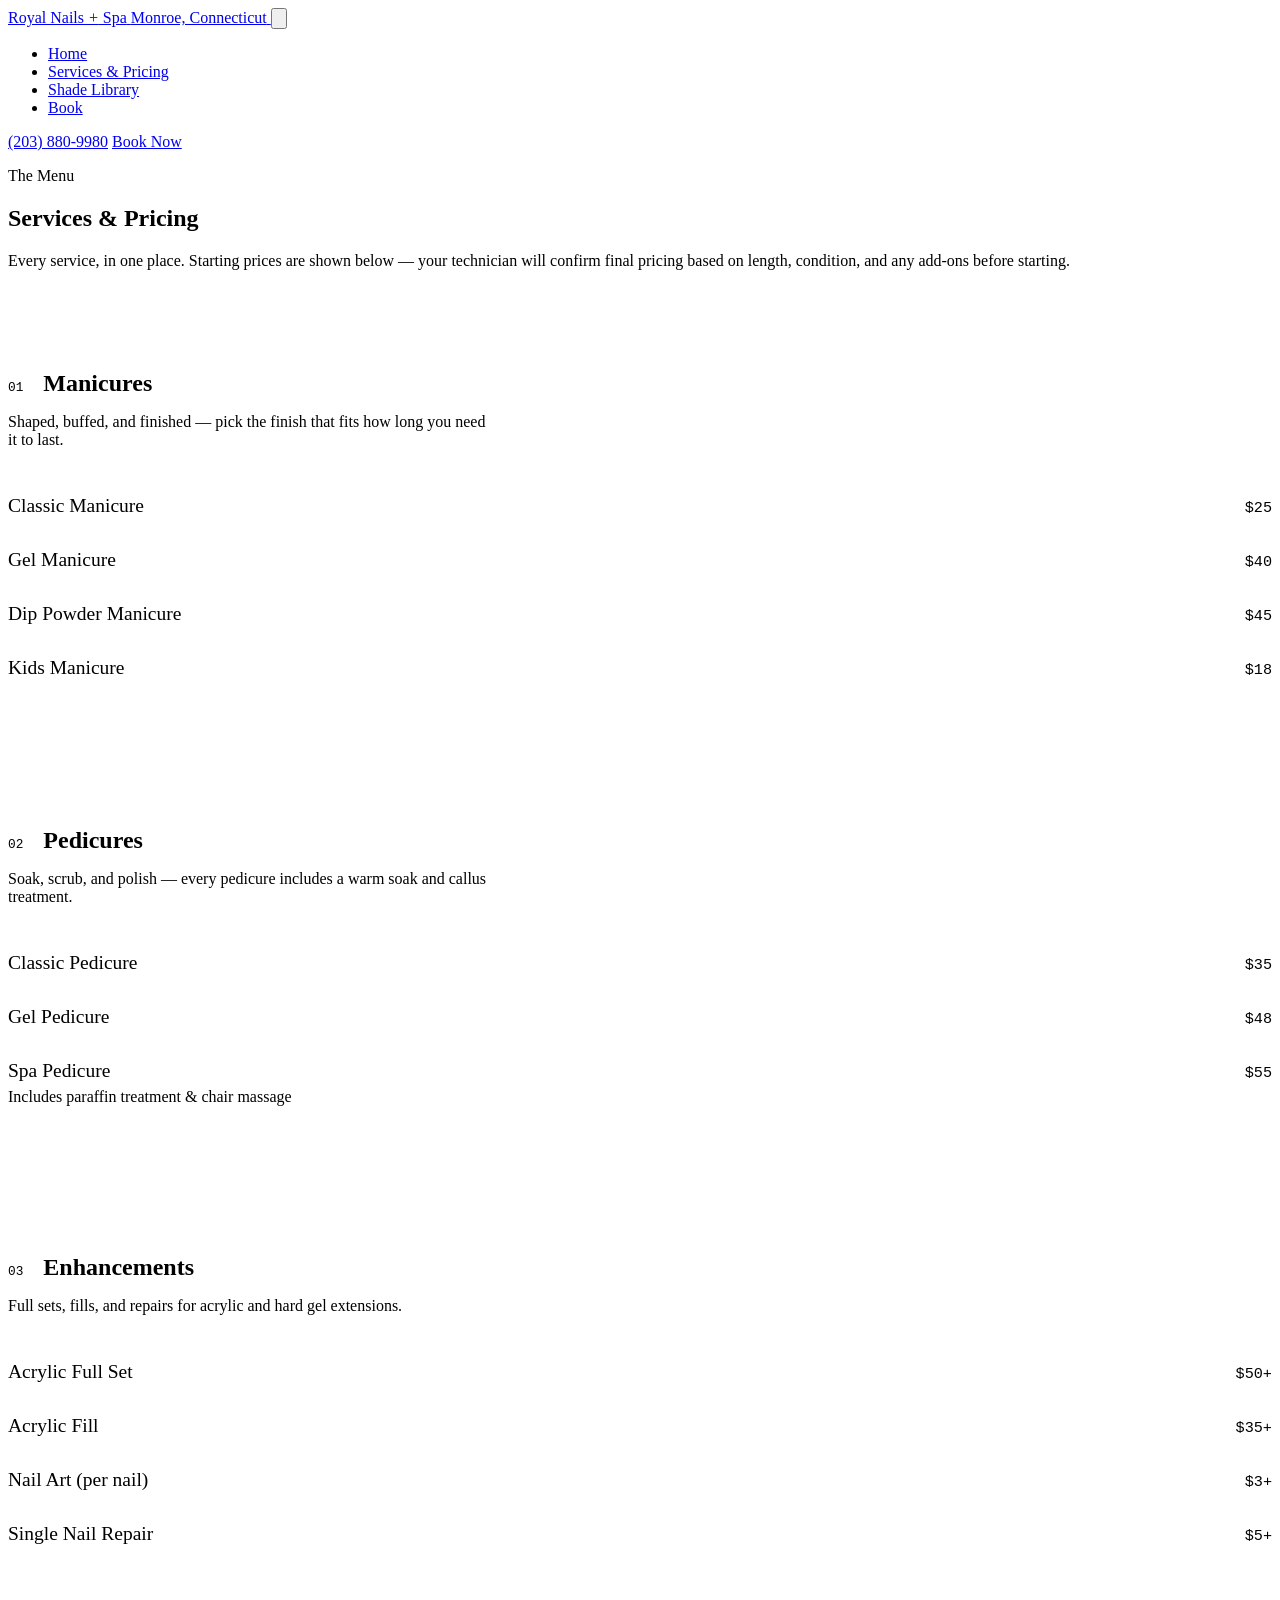
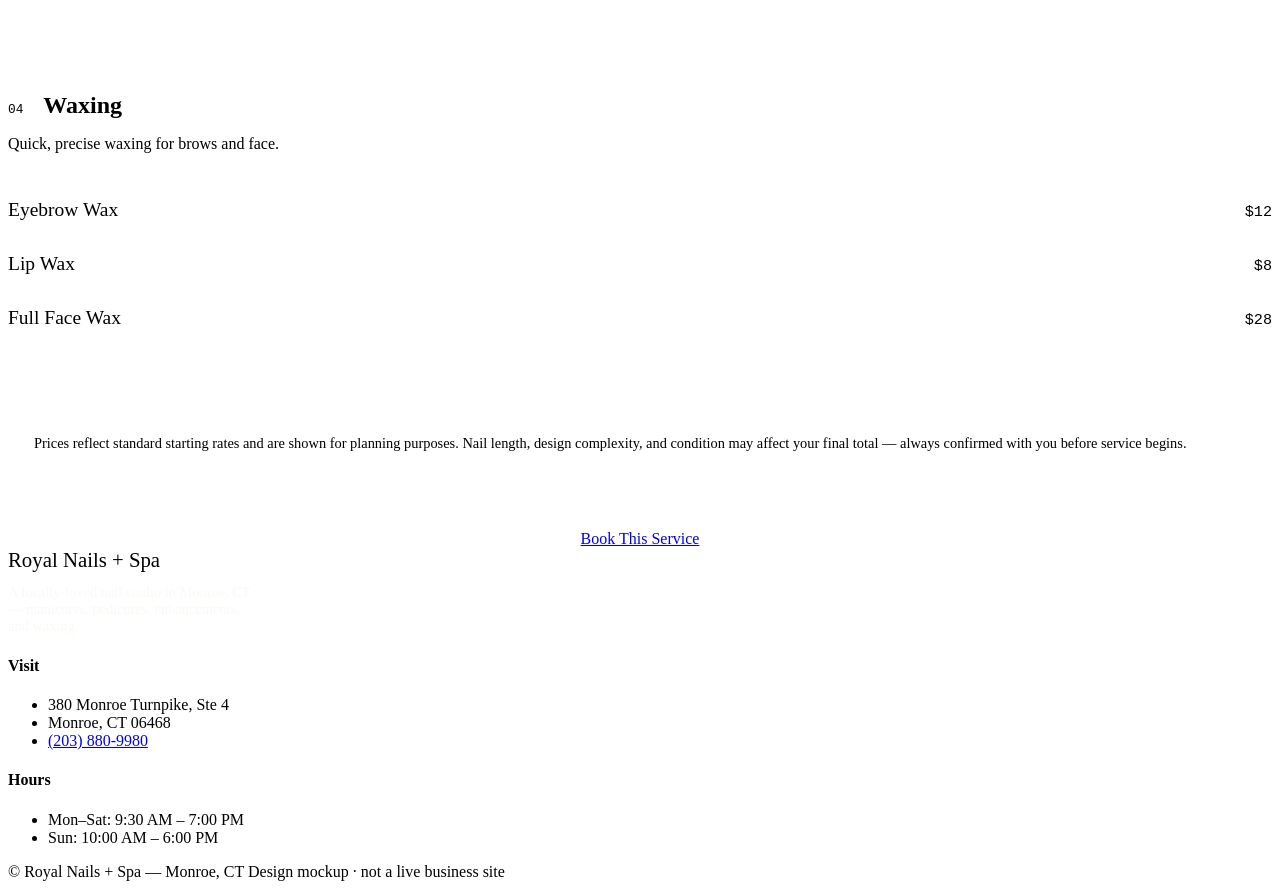
==== services.html @ 802dfbab "Added Site Original upload of site files from Claude" ====
<!DOCTYPE html>
<html lang="en">
<head>
<meta charset="UTF-8">
<meta name="viewport" content="width=device-width, initial-scale=1.0">
<title>Services & Pricing | Royal Nails + Spa — Monroe, CT</title>
<meta name="description" content="Full service menu and pricing for Royal Nails + Spa in Monroe, CT — manicures, pedicures, acrylics, dip powder, and waxing.">
<link rel="stylesheet" href="assets/styles.css">
<style>
  .menu-section{border-top:1px solid var(--line);padding:56px 0;}
  .menu-section:last-of-type{border-bottom:1px solid var(--line);}
  .menu-head{display:flex;align-items:baseline;gap:20px;margin-bottom:8px;}
  .menu-head .num{font-family:'IBM Plex Mono',monospace;font-size:.8rem;color:var(--gold);}
  .menu-head h2{margin-bottom:0;}
  .menu-desc{max-width:60ch;margin-bottom:30px;}
  .menu-list{display:flex;flex-direction:column;}
  .menu-item{
    display:flex;align-items:baseline;gap:14px;
    padding:16px 0;border-top:1px dashed var(--line);
  }
  .menu-item:first-child{border-top:none;}
  .menu-item .name{font-family:'Cormorant',serif;font-size:1.22rem;white-space:nowrap;}
  .menu-item .fill{flex:1;border-bottom:1px dotted var(--line);position:relative;top:-5px;}
  .menu-item .price{font-family:'IBM Plex Mono',monospace;font-size:.95rem;white-space:nowrap;}
  .menu-item .note{display:block;font-size:.82rem;color:var(--espresso-soft);margin-top:2px;}
  .price-note{
    background:var(--blush-pale);border:1px solid var(--line);border-radius:3px;
    padding:22px 26px;margin-top:12px;font-size:.9rem;color:var(--espresso-soft);
  }
</style>
</head>
<body>

<header>
  <div class="nav">
    <a href="index.html" class="logo">
      <span class="word">Royal Nails <em style="font-style:italic;color:var(--wine);">+</em> Spa</span>
      <span class="sub">Monroe, Connecticut</span>
    </a>
    <button class="nav-toggle" id="navToggle" aria-label="Toggle menu">
      <svg viewBox="0 0 24 24" fill="none" stroke="currentColor" stroke-width="2" stroke-linecap="round"><line x1="3" y1="6" x2="21" y2="6"/><line x1="3" y1="12" x2="21" y2="12"/><line x1="3" y1="18" x2="21" y2="18"/></svg>
    </button>
    <ul class="nav-links" id="navLinks">
      <li><a href="index.html">Home</a></li>
      <li><a href="services.html" class="active">Services &amp; Pricing</a></li>
      <li><a href="gallery.html">Shade Library</a></li>
      <li><a href="book.html">Book</a></li>
    </ul>
    <div class="nav-right">
      <a class="nav-phone" href="tel:2038809980">(203) 880-9980</a>
      <a href="book.html" class="btn btn-primary">Book Now</a>
    </div>
  </div>
</header>

<main>

  <section class="page-hero">
    <div class="wrap">
      <p class="eyebrow">The Menu</p>
      <h1>Services &amp; Pricing</h1>
      <p class="lede">Every service, in one place. Starting prices are shown below — your technician will confirm final pricing based on length, condition, and any add-ons before starting.</p>
    </div>
  </section>

  <section style="padding-top:64px;">
    <div class="wrap">

      <div class="menu-section reveal" style="border-top:none;padding-top:0;">
        <div class="menu-head"><span class="num mono">01</span><h2>Manicures</h2></div>
        <p class="menu-desc">Shaped, buffed, and finished — pick the finish that fits how long you need it to last.</p>
        <div class="menu-list">
          <div class="menu-item"><span class="name">Classic Manicure</span><span class="fill"></span><span class="price">$25</span></div>
          <div class="menu-item"><span class="name">Gel Manicure</span><span class="fill"></span><span class="price">$40</span></div>
          <div class="menu-item"><span class="name">Dip Powder Manicure</span><span class="fill"></span><span class="price">$45</span></div>
          <div class="menu-item"><span class="name">Kids Manicure</span><span class="fill"></span><span class="price">$18</span></div>
        </div>
      </div>

      <div class="menu-section reveal">
        <div class="menu-head"><span class="num mono">02</span><h2>Pedicures</h2></div>
        <p class="menu-desc">Soak, scrub, and polish — every pedicure includes a warm soak and callus treatment.</p>
        <div class="menu-list">
          <div class="menu-item"><span class="name">Classic Pedicure</span><span class="fill"></span><span class="price">$35</span></div>
          <div class="menu-item"><span class="name">Gel Pedicure</span><span class="fill"></span><span class="price">$48</span></div>
          <div class="menu-item">
            <span class="name">Spa Pedicure</span><span class="fill"></span><span class="price">$55</span>
          </div>
          <div style="margin:-10px 0 16px;"><span class="note">Includes paraffin treatment &amp; chair massage</span></div>
        </div>
      </div>

      <div class="menu-section reveal">
        <div class="menu-head"><span class="num mono">03</span><h2>Enhancements</h2></div>
        <p class="menu-desc">Full sets, fills, and repairs for acrylic and hard gel extensions.</p>
        <div class="menu-list">
          <div class="menu-item"><span class="name">Acrylic Full Set</span><span class="fill"></span><span class="price">$50+</span></div>
          <div class="menu-item"><span class="name">Acrylic Fill</span><span class="fill"></span><span class="price">$35+</span></div>
          <div class="menu-item"><span class="name">Nail Art (per nail)</span><span class="fill"></span><span class="price">$3+</span></div>
          <div class="menu-item"><span class="name">Single Nail Repair</span><span class="fill"></span><span class="price">$5+</span></div>
        </div>
      </div>

      <div class="menu-section reveal">
        <div class="menu-head"><span class="num mono">04</span><h2>Waxing</h2></div>
        <p class="menu-desc">Quick, precise waxing for brows and face.</p>
        <div class="menu-list">
          <div class="menu-item"><span class="name">Eyebrow Wax</span><span class="fill"></span><span class="price">$12</span></div>
          <div class="menu-item"><span class="name">Lip Wax</span><span class="fill"></span><span class="price">$8</span></div>
          <div class="menu-item"><span class="name">Full Face Wax</span><span class="fill"></span><span class="price">$28</span></div>
        </div>
      </div>

      <div class="reveal price-note">
        Prices reflect standard starting rates and are shown for planning purposes. Nail length, design complexity, and condition may affect your final total — always confirmed with you before service begins.
      </div>

      <div class="reveal" style="text-align:center;margin-top:56px;">
        <a href="book.html" class="btn btn-primary">Book This Service</a>
      </div>

    </div>
  </section>

</main>

<footer>
  <div class="wrap">
    <div class="footer-grid">
      <div>
        <span class="word" style="font-family:'Cormorant',serif;font-size:1.3rem;">Royal Nails + Spa</span>
        <p style="color:rgba(250,245,239,.6);margin-top:12px;max-width:34ch;font-size:.9rem;">A locally-loved nail studio in Monroe, CT — manicures, pedicures, enhancements, and waxing.</p>
      </div>
      <div>
        <h4>Visit</h4>
        <ul>
          <li>380 Monroe Turnpike, Ste 4</li>
          <li>Monroe, CT 06468</li>
          <li><a href="tel:2038809980">(203) 880-9980</a></li>
        </ul>
      </div>
      <div>
        <h4>Hours</h4>
        <ul>
          <li>Mon&ndash;Sat: 9:30 AM &ndash; 7:00 PM</li>
          <li>Sun: 10:00 AM &ndash; 6:00 PM</li>
        </ul>
      </div>
    </div>
    <div class="footer-base">
      <span>&copy; <span id="year"></span> Royal Nails + Spa &mdash; Monroe, CT</span>
      <span>Design mockup &middot; not a live business site</span>
    </div>
  </div>
</footer>

<script src="assets/script.js"></script>
</body>
</html>
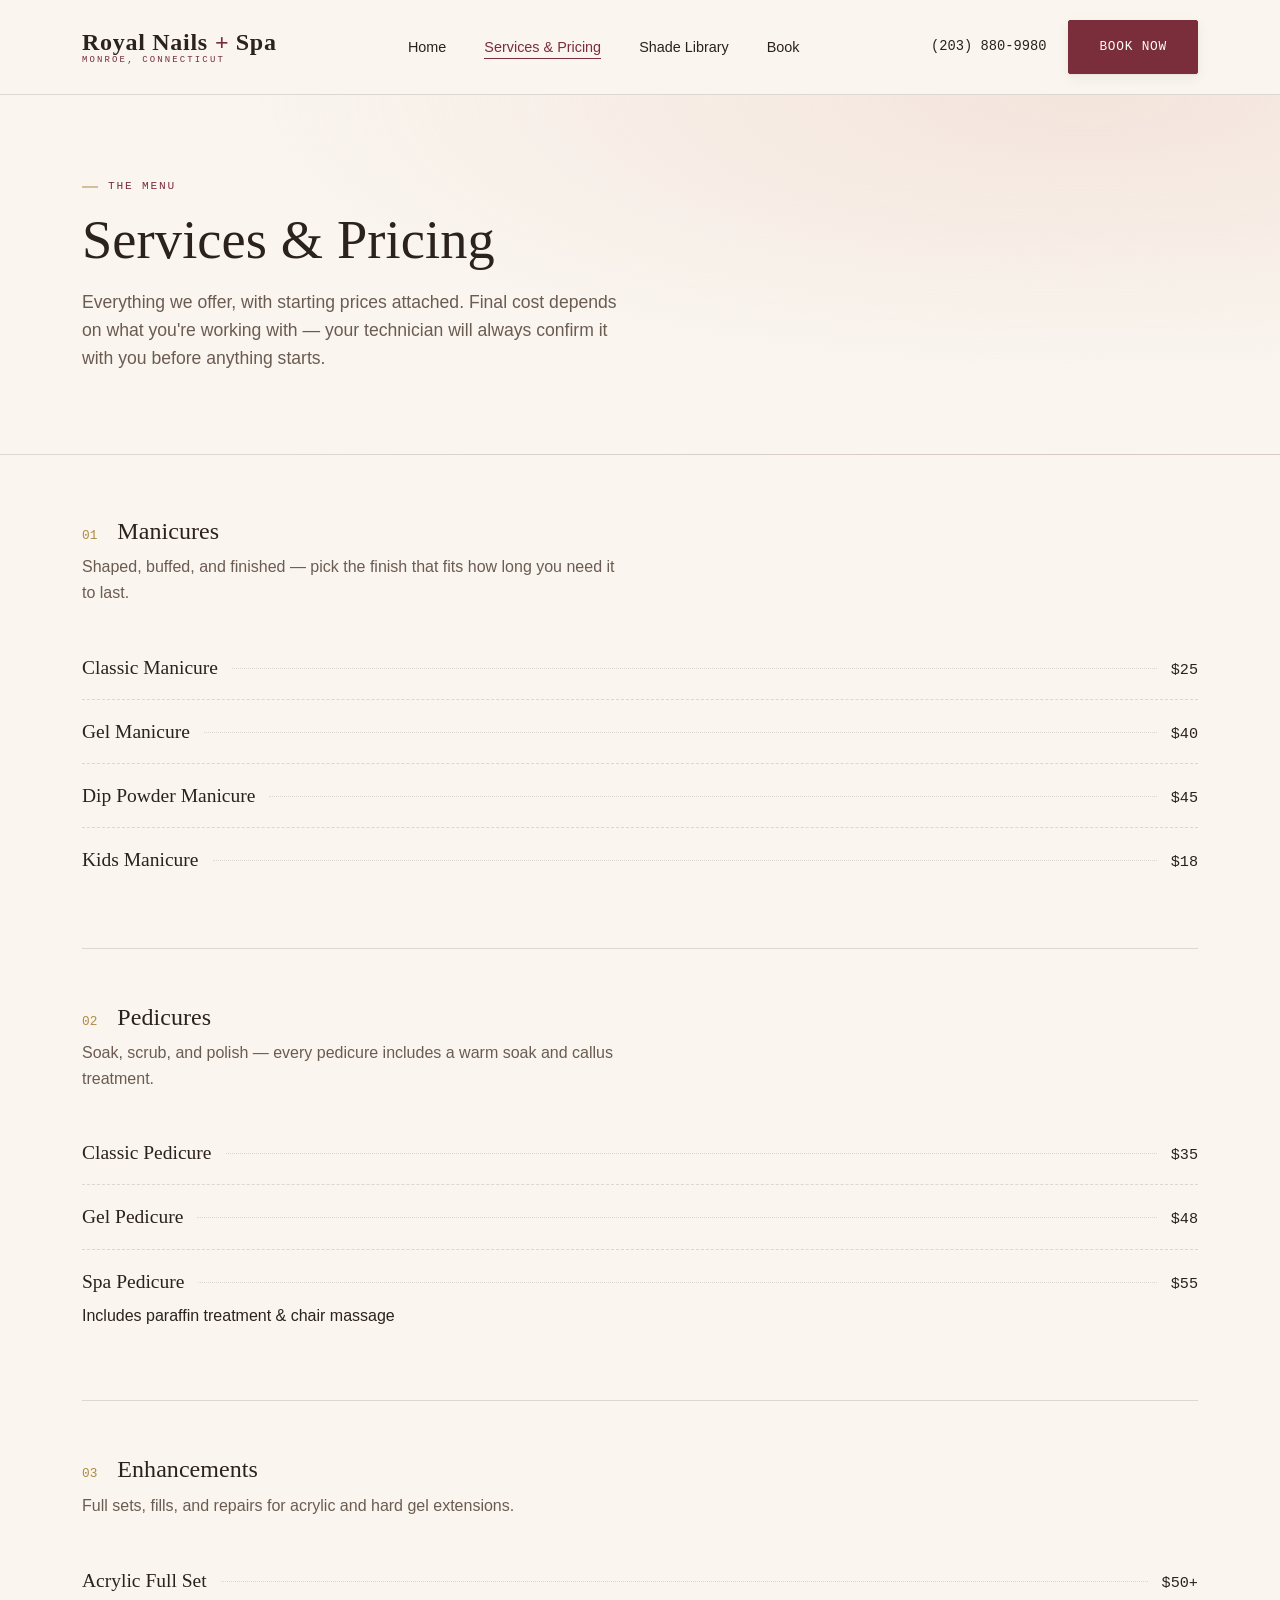
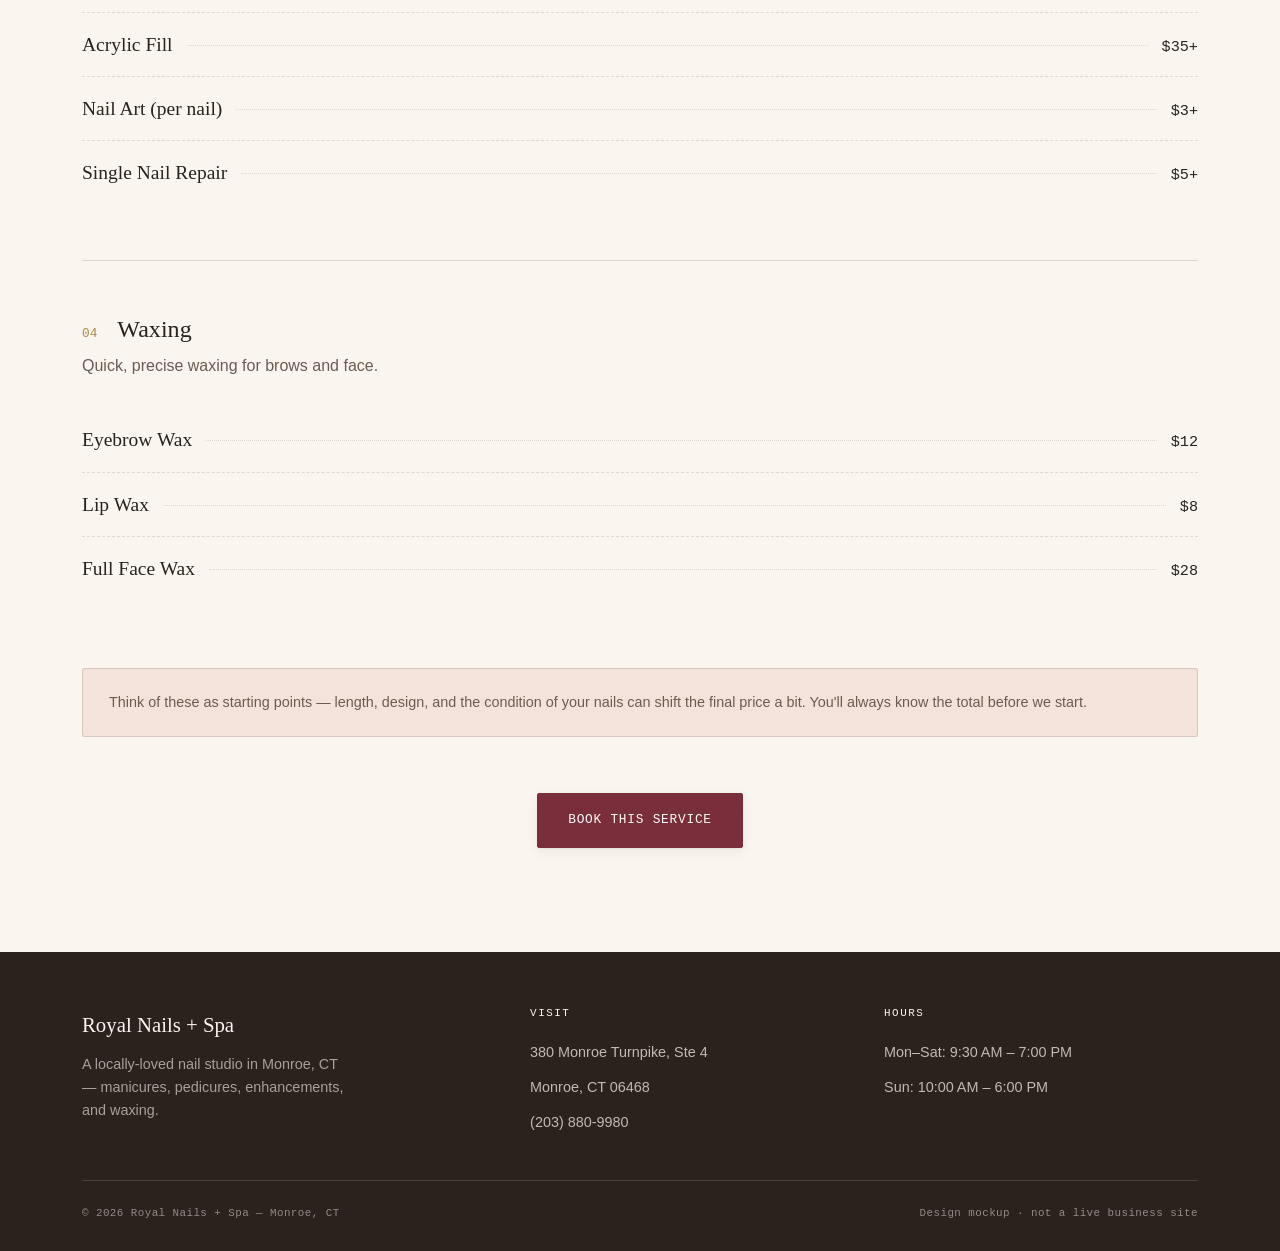
==== commit bdd95171: "Add files via upload" ====
--- a/services.html
+++ b/services.html
@@ -59,7 +59,7 @@
     <div class="wrap">
       <p class="eyebrow">The Menu</p>
       <h1>Services &amp; Pricing</h1>
-      <p class="lede">Every service, in one place. Starting prices are shown below — your technician will confirm final pricing based on length, condition, and any add-ons before starting.</p>
+      <p class="lede">Everything we offer, with starting prices attached. Final cost depends on what you're working with — your technician will always confirm it with you before anything starts.</p>
     </div>
   </section>
 
@@ -112,7 +112,7 @@
       </div>
 
       <div class="reveal price-note">
-        Prices reflect standard starting rates and are shown for planning purposes. Nail length, design complexity, and condition may affect your final total — always confirmed with you before service begins.
+        Think of these as starting points — length, design, and the condition of your nails can shift the final price a bit. You'll always know the total before we start.
       </div>
 
       <div class="reveal" style="text-align:center;margin-top:56px;">
--- a/assets/styles.css
+++ b/assets/styles.css
@@ -0,0 +1,168 @@
+/* ==========================================================================
+   ROYAL NAILS + SPA — Design System
+   Editorial modern-luxe: ivory paper, espresso ink, wine accent, brass gold hairlines.
+   Signature device: the Shade Strip — a curated row of polish swatches used
+   as hero art, section dividers, and (expanded) the Shade Library page.
+   ========================================================================== */
+
+@import url('https://fonts.googleapis.com/css2?family=Cormorant:ital,wght@0,400;0,500;0,600;1,500&family=Manrope:wght@400;500;600;700;800&family=IBM+Plex+Mono:wght@400;500&display=swap');
+
+:root{
+  --ivory:#FAF5EF;
+  --paper:#FFFDF9;
+  --espresso:#2B211D;
+  --espresso-soft:#6B5C52;
+  --blush:#E3B9AA;
+  --blush-pale:#F4E3DA;
+  --wine:#7A2E3B;
+  --wine-dark:#5A1F29;
+  --gold:#AD8A46;
+  --gold-soft:#D9C79B;
+  --line: rgba(43,33,29,.14);
+  --shadow-sm: 0 1px 2px rgba(43,33,29,.06), 0 4px 14px rgba(43,33,29,.06);
+  --shadow-md: 0 10px 30px rgba(43,33,29,.10);
+  --shadow-lg: 0 24px 60px -18px rgba(43,33,29,.28);
+}
+
+*{box-sizing:border-box;}
+html{scroll-behavior:smooth;}
+body{
+  margin:0;
+  background:var(--ivory);
+  color:var(--espresso);
+  font-family:'Manrope',sans-serif;
+  line-height:1.6;
+  -webkit-font-smoothing:antialiased;
+}
+h1,h2,h3,h4{
+  font-family:'Cormorant',serif;
+  font-weight:500;
+  color:var(--espresso);
+  margin:0 0 .35em;
+  line-height:1.04;
+  letter-spacing:.002em;
+}
+p{margin:0 0 1em;color:var(--espresso-soft);}
+a{color:inherit;text-decoration:none;}
+img{max-width:100%;display:block;}
+.wrap{max-width:1180px;margin:0 auto;padding:0 32px;}
+.mono{font-family:'IBM Plex Mono',monospace;}
+
+.eyebrow{
+  font-family:'IBM Plex Mono',monospace;
+  text-transform:uppercase;
+  letter-spacing:.16em;
+  font-size:.7rem;
+  color:var(--wine);
+  font-weight:500;
+  display:inline-block;
+  margin-bottom:16px;
+  position:relative;
+  padding-left:26px;
+}
+.eyebrow::before{
+  content:"";position:absolute;left:0;top:50%;transform:translateY(-50%);
+  width:16px;height:1px;background:var(--gold);
+}
+
+/* ---------- BUTTONS ---------- */
+.btn{
+  display:inline-flex;align-items:center;justify-content:center;gap:9px;
+  font-family:'IBM Plex Mono',monospace;font-weight:500;font-size:.8rem;
+  letter-spacing:.06em;text-transform:uppercase;
+  padding:16px 30px;border-radius:2px;border:1px solid var(--espresso);
+  cursor:pointer;transition:transform .18s ease, box-shadow .18s ease, background .18s ease, color .18s ease, border-color .18s ease;
+}
+.btn-primary{background:var(--wine);border-color:var(--wine);color:var(--paper);box-shadow:var(--shadow-sm);}
+.btn-primary:hover{background:var(--wine-dark);border-color:var(--wine-dark);transform:translateY(-2px);box-shadow:var(--shadow-md);}
+.btn-ghost{background:transparent;color:var(--espresso);}
+.btn-ghost:hover{background:var(--espresso);color:var(--ivory);transform:translateY(-2px);}
+.btn-light{border-color:var(--paper);color:var(--paper);}
+.btn-light:hover{background:var(--paper);color:var(--espresso);}
+.btn:disabled{opacity:.4;cursor:not-allowed;transform:none !important;box-shadow:none !important;}
+.btn-block{width:100%;}
+
+/* ---------- HEADER ---------- */
+header{
+  position:sticky;top:0;z-index:60;
+  background:rgba(250,245,239,.92);
+  backdrop-filter:blur(10px);
+  border-bottom:1px solid var(--line);
+}
+.nav{display:flex;align-items:center;justify-content:space-between;padding:20px 32px;max-width:1180px;margin:0 auto;}
+.logo{display:flex;flex-direction:column;line-height:1;}
+.logo .word{font-family:'Cormorant',serif;font-weight:600;font-size:1.5rem;letter-spacing:.03em;}
+.logo .sub{font-family:'IBM Plex Mono',monospace;font-size:.56rem;letter-spacing:.24em;text-transform:uppercase;color:var(--wine);margin-top:2px;}
+.nav-links{display:flex;gap:38px;list-style:none;margin:0;padding:0;font-size:.9rem;font-weight:500;}
+.nav-links a{position:relative;padding-bottom:4px;}
+.nav-links a::after{content:"";position:absolute;left:0;bottom:0;width:0;height:1px;background:var(--wine);transition:width .2s ease;}
+.nav-links a:hover::after,.nav-links a.active::after{width:100%;}
+.nav-links a.active{color:var(--wine);}
+.nav-right{display:flex;align-items:center;gap:22px;}
+.nav-phone{font-family:'IBM Plex Mono',monospace;font-weight:500;font-size:.86rem;}
+.nav-toggle{display:none;background:none;border:none;cursor:pointer;padding:6px;}
+.nav-toggle svg{width:24px;height:24px;stroke:var(--espresso);}
+
+@media(max-width:900px){
+  .nav-links{
+    position:fixed;top:73px;left:0;right:0;background:var(--ivory);
+    flex-direction:column;gap:0;border-bottom:1px solid var(--line);
+    max-height:0;overflow:hidden;transition:max-height .3s ease;
+  }
+  .nav-links.open{max-height:320px;}
+  .nav-links a{display:block;padding:16px 32px;border-top:1px solid var(--line);}
+  .nav-toggle{display:block;}
+  .nav-right .nav-phone{display:none;}
+}
+
+/* ---------- SHADE STRIP (signature device) ---------- */
+.shade-strip{display:flex;flex-direction:column;gap:0;border:1px solid var(--line);background:var(--paper);box-shadow:var(--shadow-lg);}
+.shade-strip .swatch{
+  display:flex;align-items:center;justify-content:space-between;
+  padding:16px 22px;border-bottom:1px solid var(--line);gap:16px;
+}
+.shade-strip .swatch:last-child{border-bottom:none;}
+.swatch-chip{width:26px;height:26px;border-radius:50%;flex-shrink:0;box-shadow:inset 0 0 0 1px rgba(43,33,29,.12), inset 0 -3px 5px rgba(43,33,29,.14);}
+.swatch-name{font-family:'Cormorant',serif;font-size:1.05rem;font-style:italic;flex:1;}
+.swatch-code{font-family:'IBM Plex Mono',monospace;font-size:.66rem;color:var(--espresso-soft);letter-spacing:.04em;}
+
+/* small divider variant used between sections */
+.shade-divider{display:flex;justify-content:center;gap:10px;margin:0 0 48px;}
+.shade-divider span{width:9px;height:9px;border-radius:50%;box-shadow:inset 0 0 0 1px rgba(43,33,29,.14);}
+
+/* ---------- SECTION GENERIC ---------- */
+section{padding:104px 0;}
+.section-head{max-width:600px;margin-bottom:56px;}
+.section-head.center{margin-left:auto;margin-right:auto;text-align:center;}
+.section-head p{font-size:1.05rem;}
+
+/* ---------- PAGE HERO (interior pages) ---------- */
+.page-hero{padding:76px 0 64px;border-bottom:1px solid var(--line);background:
+  radial-gradient(ellipse at 85% 0%, rgba(227,185,170,.28), transparent 55%), var(--ivory);}
+.page-hero h1{font-size:clamp(2.4rem,4.4vw,3.4rem);}
+.page-hero .lede{font-size:1.1rem;max-width:56ch;}
+
+/* ---------- FOOTER ---------- */
+footer{background:var(--espresso);color:rgba(250,245,239,.72);padding:56px 0 34px;}
+.footer-grid{display:grid;grid-template-columns:1.3fr 1fr 1fr;gap:40px;margin-bottom:40px;}
+footer h4{color:var(--ivory);font-family:'IBM Plex Mono',monospace;font-size:.68rem;text-transform:uppercase;letter-spacing:.14em;font-weight:500;margin-bottom:16px;}
+footer .word{color:var(--ivory);}
+footer ul{list-style:none;margin:0;padding:0;}
+footer li{padding:6px 0;font-size:.9rem;}
+footer li a:hover{color:var(--blush);}
+.footer-base{border-top:1px solid rgba(250,245,239,.14);padding-top:24px;display:flex;justify-content:space-between;flex-wrap:wrap;gap:12px;font-family:'IBM Plex Mono',monospace;font-size:.68rem;letter-spacing:.04em;color:rgba(250,245,239,.5);}
+@media(max-width:760px){.footer-grid{grid-template-columns:1fr;}}
+
+/* reveal on scroll */
+.reveal{opacity:0;transform:translateY(16px);transition:opacity .6s ease, transform .6s ease;}
+.reveal.in{opacity:1;transform:translateY(0);}
+@media (prefers-reduced-motion: reduce){
+  html{scroll-behavior:auto;}
+  .reveal{opacity:1;transform:none;transition:none;}
+  *{transition:none !important;}
+}
+
+/* focus visibility */
+a:focus-visible,button:focus-visible,input:focus-visible,select:focus-visible,textarea:focus-visible{
+  outline:2px solid var(--wine);outline-offset:2px;
+}
